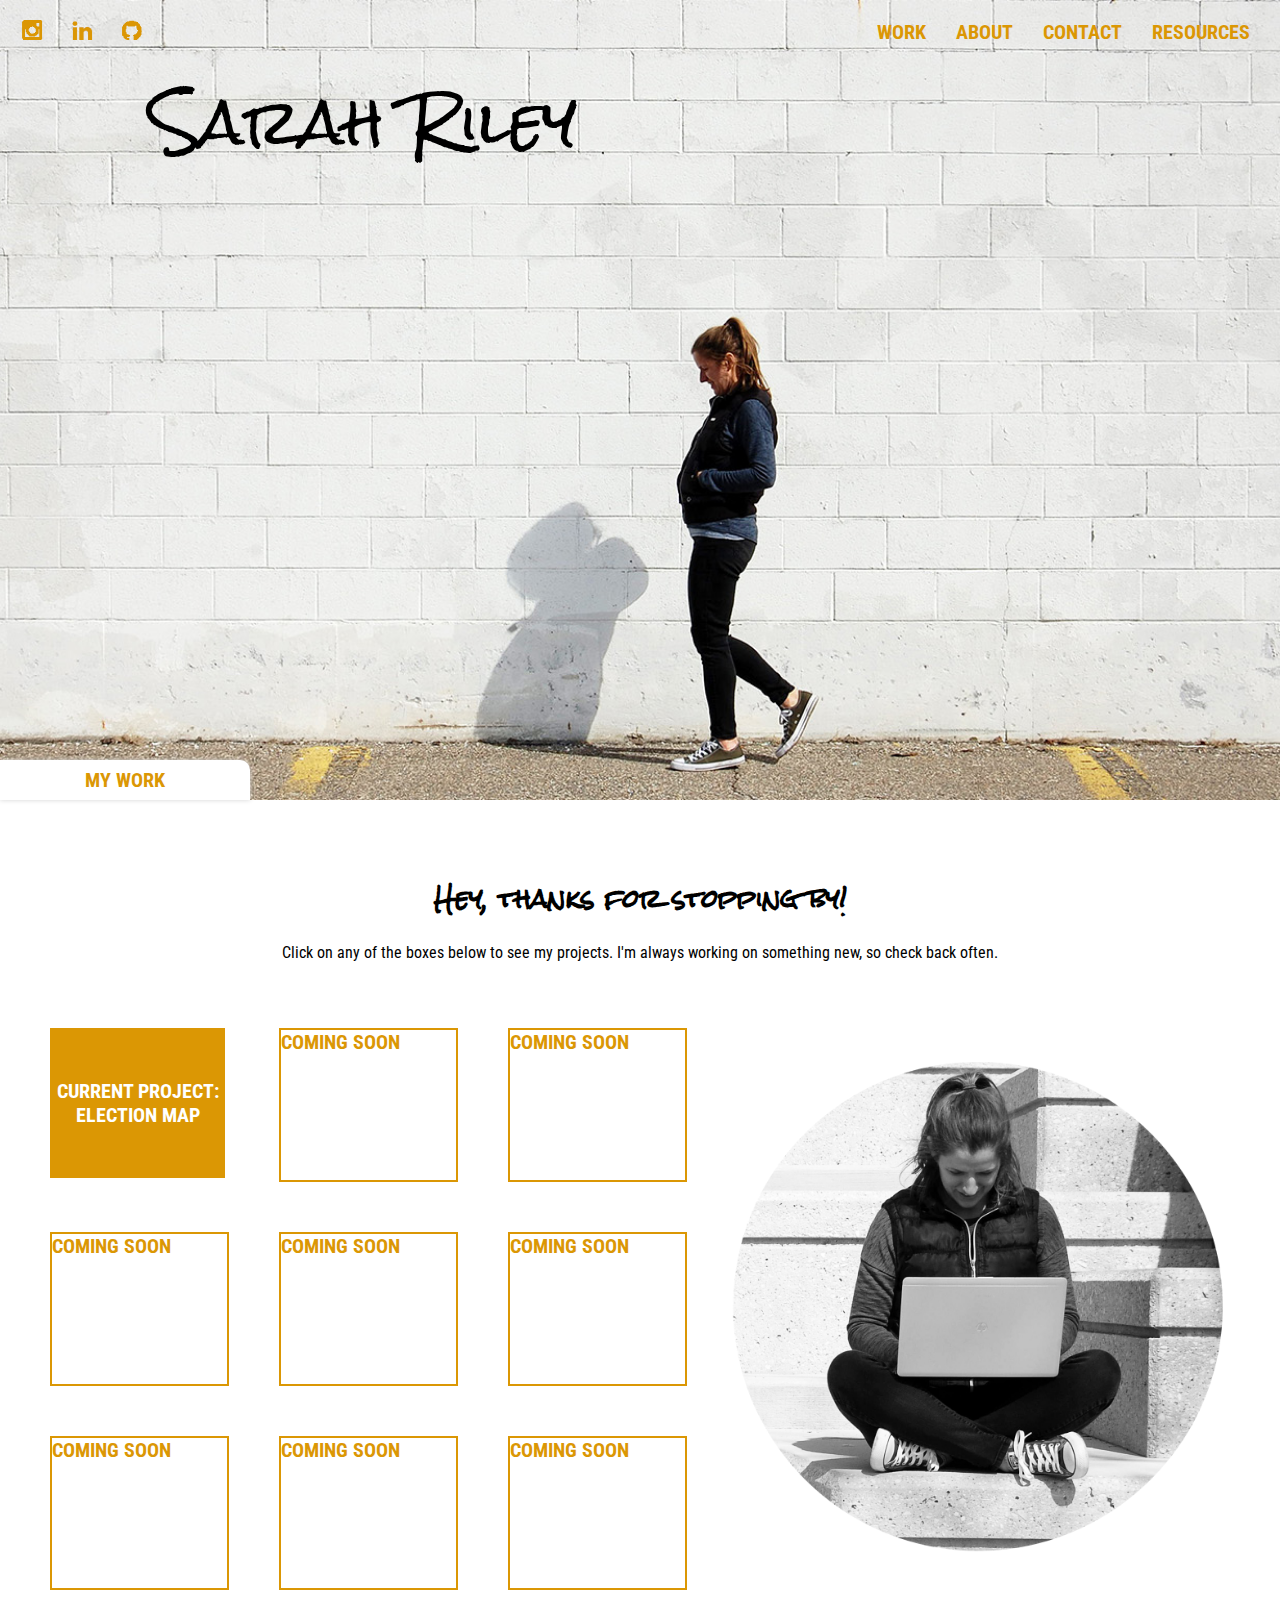
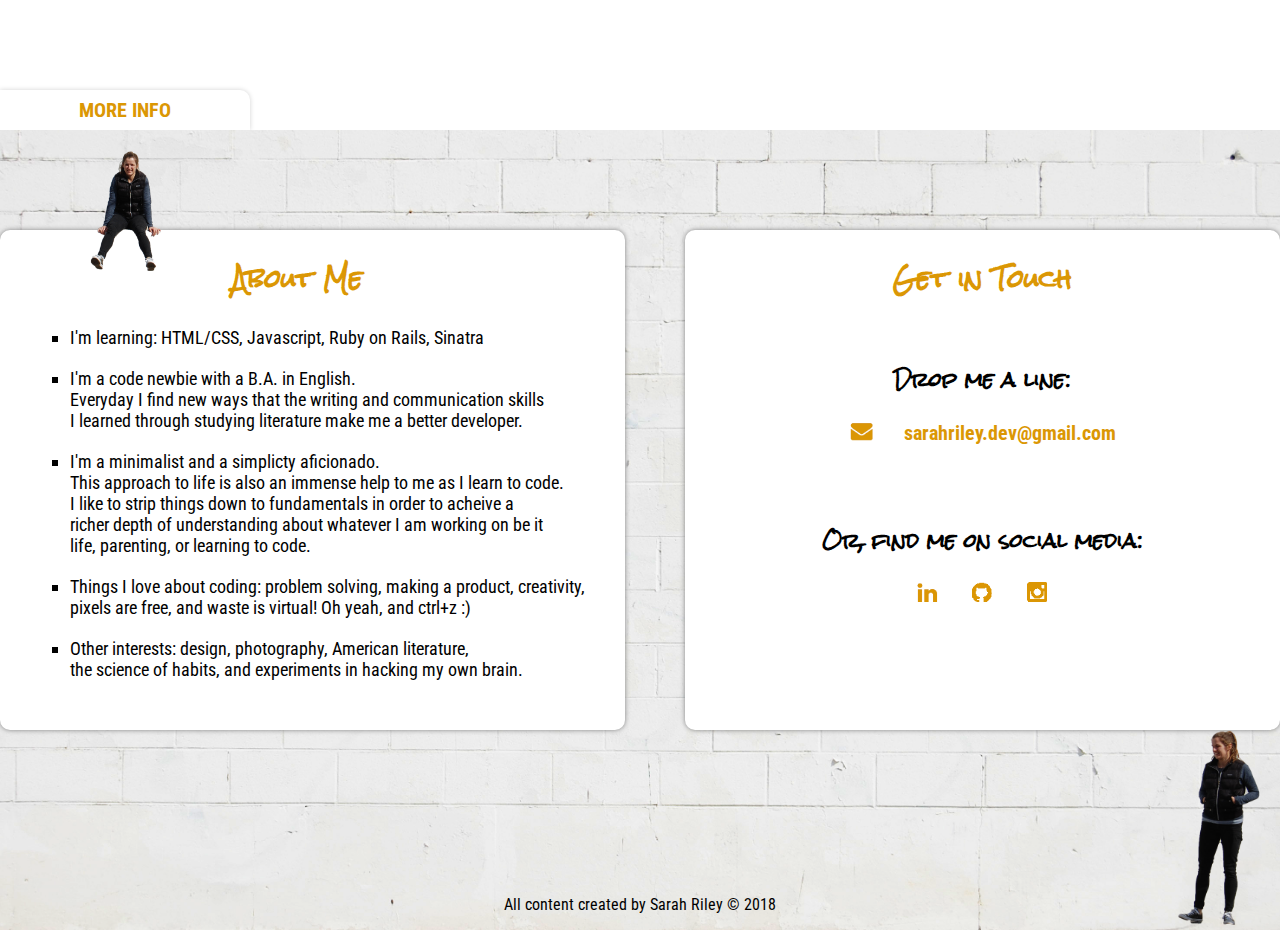
==== index.html @ c546780d "First Commit" ====
<!doctype html>
<html lang="en">

<head>
    <meta charset="UTF-8">
    <meta name="viewport" content="width=device-width, initial-scale=1.0">
    <meta http-equiv="X-UA-Compatible" content="ie=edge">
    <link rel="stylesheet" href="style.css">
    <link href="https://fonts.googleapis.com/css?family=Rock+Salt" rel="stylesheet">
    <link href="https://fonts.googleapis.com/css?family=Roboto+Condensed" rel="stylesheet">
    <title>Sarah Riley</title>
    <script>
        window.onscroll = function () { scrollFunction() };

        function scrollFunction() {
            if (document.body.scrollTop > 20 || document.documentElement.scrollTop > 20) {
                document.getElementById("myBtn").style.display = "block";
            } else {
                document.getElementById("myBtn").style.display = "none";
            }
        }
        function topFunction() {
            document.body.scrollTop = 0;
            document.documentElement.scrollTop = 0;
        }
    </script>
</head>

<body>
    <div class="top">
        <header>
            <nav>
                <div class="social-header">
                    <li>
                        <a href="https://www.instagram.com/moodylikethesea" target="_blank">
                            <img src="img/instagram.png" alt="instagram" />
                        </a>
                    </li>
                    <li>
                        <a href="https://www.linkedin.com/in/sarah-riley-639494161/" target="_blank">
                            <img src="img/linkedin.png" alt="linkedin" />
                        </a>
                    </li>
                    <li>
                        <a href="https://github.com/sarahrileydev" target="_blank">
                            <img src="img/github.png" alt="github" />
                        </a>
                    </li>
                </div>
                <div class="links-header">
                    <li>
                        <a href="#work">Work</a>
                    </li>
                    <li>
                        <a href="#bottom">About</a>
                    </li>
                    <li>
                        <a href="#bottom">Contact</a>
                    </li>
                    <li>
                        <a href="resources/index.html">Resources</a>
                    </li>
                </div>
            </nav>
            <div class="full-width">
                <div class="name">Sarah Riley</div>
                <div class="logo"></div>
            </div>
        </header>
        <div class="main-empty"></div>
        <div class="first-tab-parent">
            <div class="first-tab">
                <a href="#work">My Work</a>
            </div>
        </div>
    </div>

    <div class="middle" id="work">
        <div class="middle-header">
            <h2>Hey, thanks for stopping by!</h3>
                <p>Click on any of the boxes below to see my projects. I'm always working on something new, so check back often.</p>
        </div>
        <div class="middle-content">
            <div class="project-tiles">
                <div class="project-1">
                    <a href="nothing" target="_blank">
                        <div id="project-1-link"> <p>Current Project: Election Map</p></div>
                    </a>
                </div>
                <div class="project-2">
                    <a href="nothing" target="_blank">
                        <div id="project-2-link"> Coming Soon</div>
                    </a>
                </div>
                <div class="project-3">
                    <a href="nothing" target="_blank">
                        <div id="project-3-link">Coming Soon</div>
                    </a>
                </div>
                <div class="project-4">
                    <a href="nothing" target="_blank">
                        <div id="project-4-link">Coming Soon</div>
                    </a>
                </div>
                <div class="project-5">
                    <a href="nothing" target="_blank">
                        <div id="project-5-link">Coming Soon</div>
                    </a>
                </div>
                <div class="project-6">
                    <a href="nothing" target="_blank">
                        <div id="project-6-link">Coming Soon</div>
                    </a>
                </div>
                <div class="project-7">
                    <a href="nothing" target="_blank">
                        <div id="project-7-link">Coming Soon</div>
                    </a>
                </div>
                <div class="project-8">
                    <a href="nothing" target="_blank">
                        <div id="project-8-link">Coming Soon</div>
                    </a>
                </div>
                <div class="project-9">
                    <a href="nothing" target="_blank">
                        <div id="project-9-link">Coming Soon</div>
                    </a>
                </div>
            </div>
            <div class="round-image">
                <img id="circle-pic" src="img/circle-pic.png" alt="sarah working on laptop" />
            </div>
        </div>
        <div class="second-tab-parent">
            <div class="second-tab">
                <a href="#about">More Info</a>
            </div>
        </div>
    </div>

    <div class="bottom" id="bottom">

        <div class="bottom-content">
            <div class="about">
                <h2>About Me</h2>
                <ul>
                    <li>I'm learning: HTML/CSS, Javascript, Ruby on Rails, Sinatra</li>
                    <li>I'm a code newbie with a B.A. in English.
                        <br> Everyday I find new ways that the writing and communication skills
                        <br> I learned through studying literature make me a better developer.</li>
                    <li>I'm a minimalist and a simplicty aficionado.
                        <br> This approach to life is also an immense help to me as I learn to code.
                        <br> I like to strip things down to fundamentals in order to acheive a
                        <br>richer depth of understanding about whatever I am working on be it
                        <br> life, parenting, or learning to code.</li>
                    <li>Things I love about coding: problem solving, making a product, creativity,
                        <br>pixels are free, and waste is virtual! Oh yeah, and ctrl+z :)
                    </li>
                    <li>Other interests: design, photography, American literature,
                        <br> the science of habits, and experiments in hacking my own brain.
                    </li>
                </ul>
                <img id="sitting-about" src="img/about-sitting.png" alt="sarah sitting" />
            </div>
            <div class="contact">
                <h2>Get in Touch</h2>
                <h3>Drop me a line:</h3>
                <div class="email">
                    <a href="mailto:sarahriley.dev@gmail.com" target="_blank">
                        <img id="envelope" src="img/envelope.png" alt="envelope" />
                    </a>
                    <a href="mailto:sarahriley.dev@gmail.com">sarahriley.dev@gmail.com</a>
                </div>
                <h3>Or, find me on social media:</h3>
                <ul>
                    <li>
                        <a href="https://www.linkedin.com/in/sarah-riley-639494161/" target="_blank">
                            <img src="img/linkedin.png" alt="linkedin" />
                        </a>
                    </li>
                    <li>
                        <a href="https://github.com/sarahrileydev" target="_blank">
                            <img src="img/github.png" alt="github" />
                        </a>
                    </li>
                    <li>
                        <a href="https://www.instagram.com/moodylikethesea" target="_blank">
                            <img src="img/instagram.png" alt="instagram" />
                        </a>
                    </li>
                </ul>
            </div>
        </div>
        <img id="footer-pic" src="img/footer-pic.png" alt="sarah standing" />
        <footer>
            <p>All content created by Sarah Riley &copy 2018</p>
        </footer>
    </div>

    </div>
    <button onclick="topFunction()" id="myBtn" title="Go to top">Top</button>
</body>

</html>
---- style.css ----
/***** TOP *****/

body {
 margin: auto;
}

nav {
  display: flex;
  margin: auto;
  justify-content: space-between;
  height: 50px;
}

.links-header {
  display: flex;
  justify-content: flex-end;
  list-style-type: none;
}

.links-header li {
  padding: 20px 30px 1px 0px;
}

.social-header {
  display: flex;
  justify-content: flex-start;
  list-style-type: none;
}
.social-header li {
  padding: 20px 5px 10px 20px;
}
.social-header img {
  height: 20px;
}

.social-header img:hover {
 opacity: .5;
 transition: opacity .4s;
}

a {
  text-decoration: none;
  color: #db9704;
  font-family: 'Roboto Condensed', sans-serif;
  text-transform: uppercase;
  font-size: 20px;
  font-weight: bold;
}
a:hover {
    opacity: .5;
    transition: opacity .4s;
}

header {
  height: 250px;
}

.top {
  height: 800px;
  background: url('img/top-background.png');
  background-size: cover;
  background-position: bottom right;
}

.name {
  font-family: 'Rock Salt', cursive;
  font-size: 60px;
  margin-left: 150px;
}

.first-tab {
  color: #db9704;
  font-family: 'Roboto Condensed', sans-serif;
  text-transform: uppercase;
  font-size: 20px;
  font-weight: bold;
  background-color: #fff;
  height: 40px;
  width: 250px;
  display: flex;
  justify-content: center;
  align-items: center;
  border-top-right-radius: 10px;
  box-shadow: 0px 0px 5px 0px lightgrey;
}

.main-empty {
  height: 510px;

}


/***** MIDDLE *****/

.project-tiles {
  display: grid;
  margin: 50px 20px 100px 0px;
  z-index: 100;
  grid-gap: 50px 50px;
  grid-template-columns: auto auto auto;
  grid-template-rows: auto auto auto;
}

.middle-header {
  display: flex;
  align-items: center;
  flex-direction: column;
}

.middle-content {
  display: flex;
  justify-content: center;
  align-items: center;
}

.round-image {
  /* position: absolute;
  top: 150px;
  right: 100px; */
  margin: 50px 0px 100px 20px;
  /* border: solid 2px #000; */
}

#circle-pic {
  height: 500px;
}

.project-tiles>div>a>div {
  width: 175px;
  height: 150px;
  border: solid 2px #db9704;
}

.middle-header h2 {
  font-family: 'Rock Salt', cursive;
  margin: 0px;
  margin-top: 70px;
}

p {
  font-family: 'Roboto Condensed', sans-serif;
}

.second-tab {
  color: #db9704;
  font-family: 'Roboto Condensed', sans-serif;
  text-transform: uppercase;
  font-size: 20px;
  font-weight: bold;
  background-color: #fff;
  height: 40px;
  width: 250px;
  display: flex;
  justify-content: center;
  align-items: center;
  border-top-right-radius: 10px;
  box-shadow: 0px 0px 5px 0px lightgrey;
}



/***** BOTTOM *****/

.bottom {
  height: 800px;
  background: url('img/brick-wall.png');
  background-size: cover;
  background-position: bottom right;
  position: relative;
}

.bottom-content {
  display: flex;
  justify-content: center;
  align-items: flex-start;
}

.about {
  background-color: #fff;
  border-radius: 10px;
  box-shadow: 0px 0px 5px 0px grey;
  min-height: 500px;
  margin: 100px 30px 0px 0px;
  padding: 0px 30px 0px 0px;
  position: relative;
  width: 600px;
}

.about h2 {
  color: #db9704;
  font-family: 'Rock Salt', cursive;
  text-align: center;
}

.about li{
   font-family: 'Roboto Condensed', sans-serif;
   font-size: 18px;
   list-style-type: square;
    margin: 0 0 20px 30px;
    

  }

  .contact {
    background-color: #fff;
    border-radius: 10px;
    box-shadow: 0px 0px 5px 0px grey;
    min-height: 500px;
    margin: 100px 0px 0px 30px;
    width: 600px;
  }

  .contact a{
    display: flex;
    text-transform: lowercase;
    justify-content: center;
  }

  .contact h2 {
    color: #db9704;
    font-family: 'Rock Salt', cursive;
    text-align: center;
  }

  .contact h3 {
    font-family: 'Rock Salt', cursive;
    text-align: center;
    padding-top: 30px;
  }
  .contact ul {
    display: flex;
    justify-content: center;
    list-style: none;
    padding: 0px;
  }

  .contact ul li {
    padding: 0px 15px;
}

.contact img{
  height: 20px;
}

.contact img:hover {
    opacity: .5;
    transition: opacity .4s;
}
.email {
  display: flex;
  justify-content: center;
}

.email a {
  padding: 0px 15px 25px 15px;
}
#footer-pic {
  max-height: 200px; 
  position: absolute;
  right: 15px;
}

#sitting-about {
  max-height: 120px;
  position: absolute;
  left: 90px;
  top: -79px;
}
footer {
    display: flex;
    justify-content: center;
    position: absolute;
    bottom: 0;
    left: 0;
    right: 0;
}

#myBtn {
    display: none; 
    position: fixed; 
    bottom: 20px;
    right: 30px; 
    z-index: 99; 
    border: none; 
    outline: none; 
    background-color: #db9704; 
    color: white; 
    cursor: pointer; 
    padding: 15px; 
    border-radius: 10px; 
    font-size: 18px; 
}

#myBtn:hover {
    opacity: .5;
    transition: opacity .4s; 
}

#project-1-link {
    background-color: #db9704;
    color: white;
    border: none;
    text-align: center;
}

#project-1-link:hover {
    background-image: url('img/election-map.png');
    background-size: cover;
    background-repeat: no-repeat;
    transition: opacity .9s;
}

.project-1 a div {
    display: flex;
    justify-content: center;
    align-items: center;
}
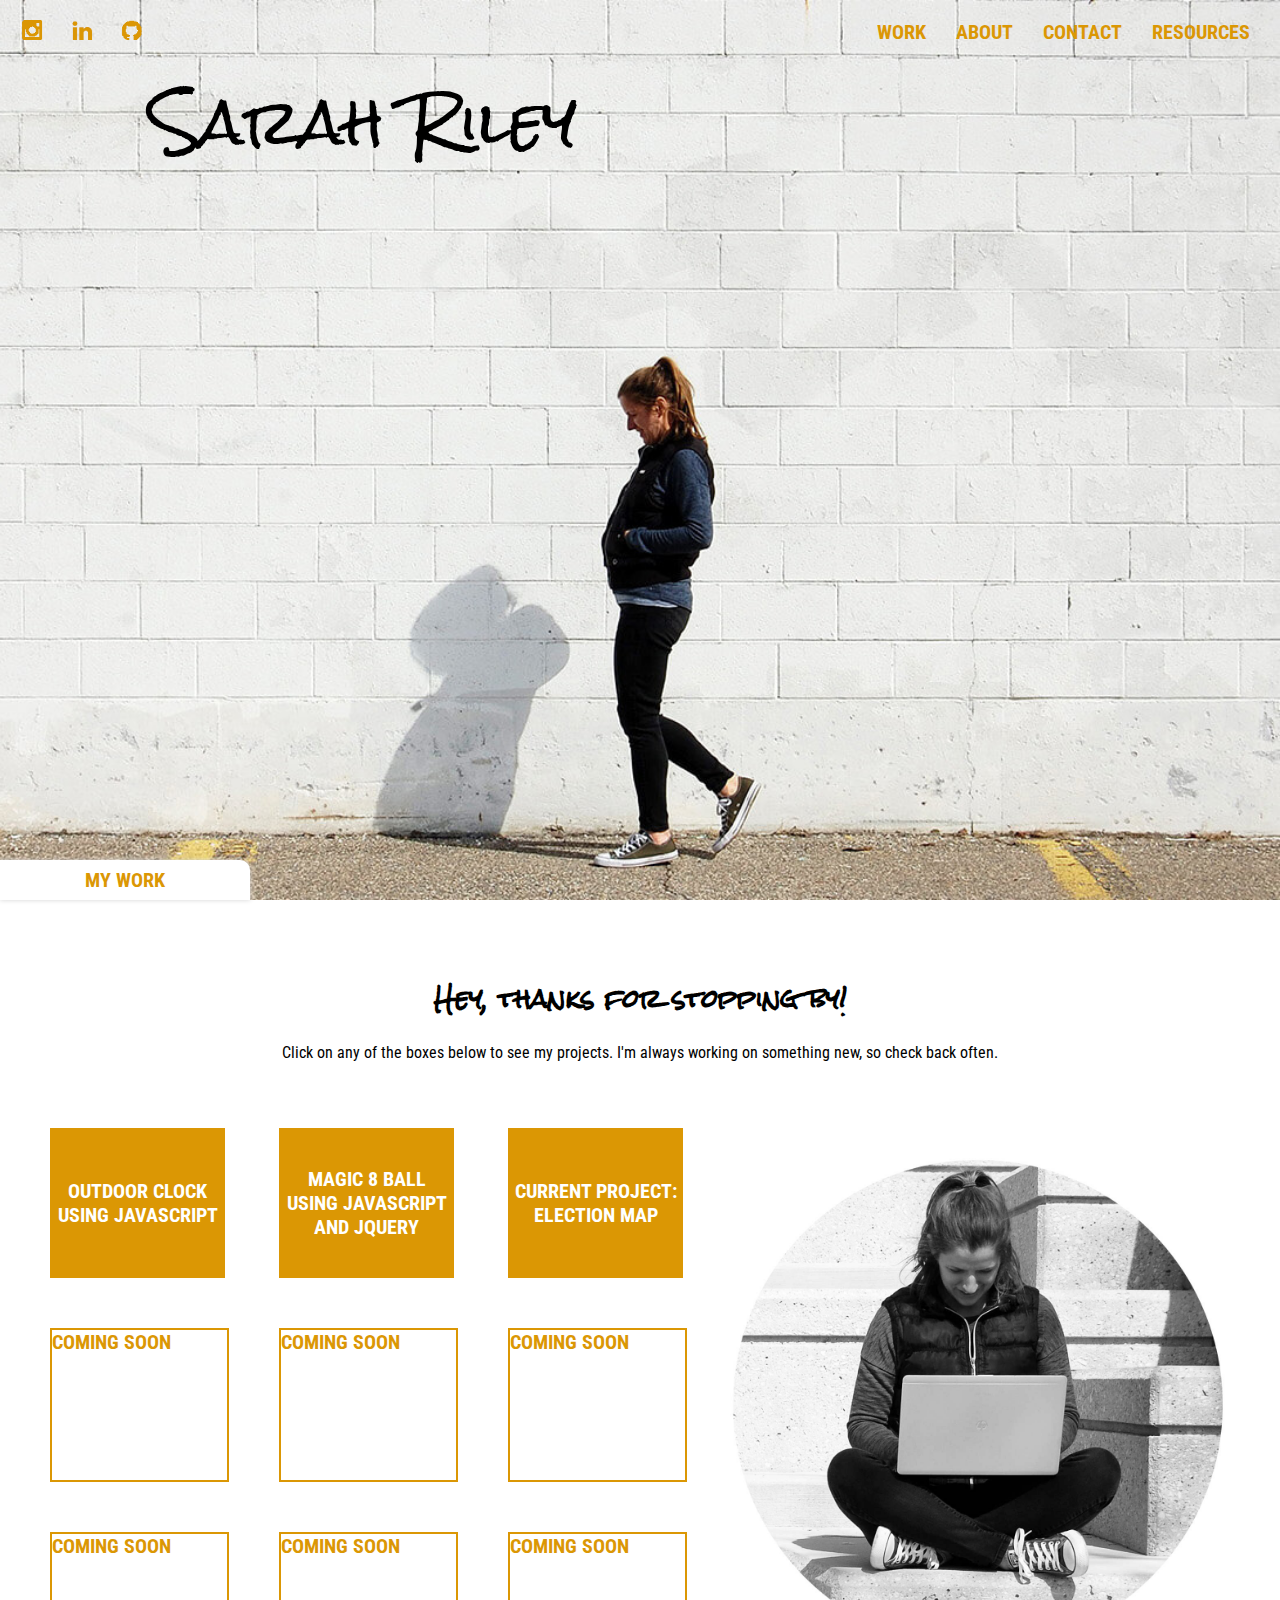
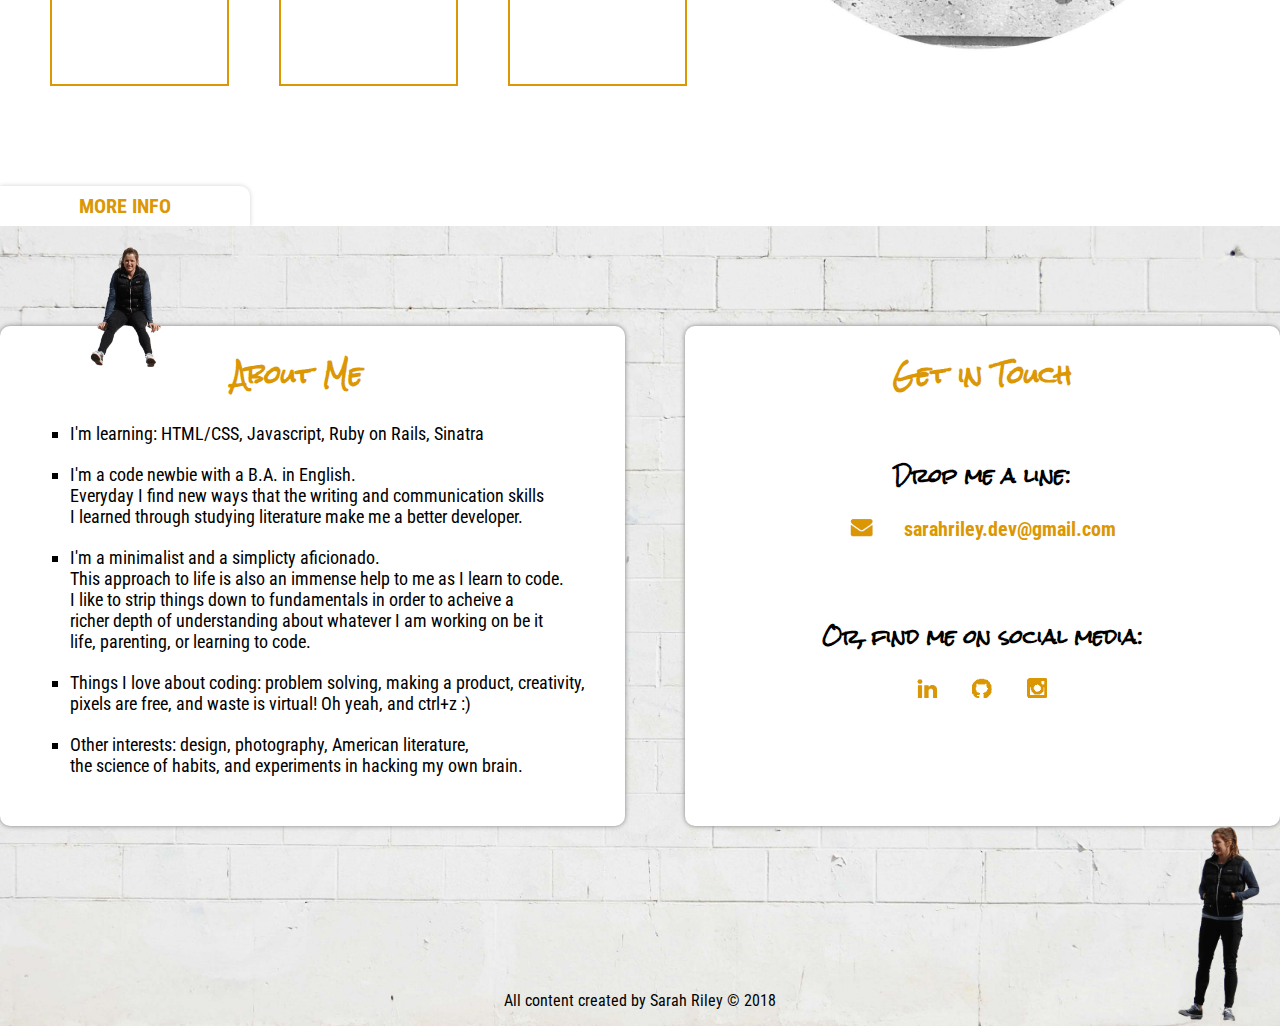
==== commit e993c3ab: "added clock and magic8ball projects" ====
--- a/index.html
+++ b/index.html
@@ -5,25 +5,12 @@
     <meta charset="UTF-8">
     <meta name="viewport" content="width=device-width, initial-scale=1.0">
     <meta http-equiv="X-UA-Compatible" content="ie=edge">
+    <script src="https://code.jquery.com/jquery-3.2.1.js"></script>
     <link rel="stylesheet" href="style.css">
     <link href="https://fonts.googleapis.com/css?family=Rock+Salt" rel="stylesheet">
     <link href="https://fonts.googleapis.com/css?family=Roboto+Condensed" rel="stylesheet">
     <title>Sarah Riley</title>
-    <script>
-        window.onscroll = function () { scrollFunction() };
-
-        function scrollFunction() {
-            if (document.body.scrollTop > 20 || document.documentElement.scrollTop > 20) {
-                document.getElementById("myBtn").style.display = "block";
-            } else {
-                document.getElementById("myBtn").style.display = "none";
-            }
-        }
-        function topFunction() {
-            document.body.scrollTop = 0;
-            document.documentElement.scrollTop = 0;
-        }
-    </script>
+    <script src="script.js"></script>
 </head>
 
 <body>
@@ -67,11 +54,8 @@
                 <div class="logo"></div>
             </div>
         </header>
-        <div class="main-empty"></div>
-        <div class="first-tab-parent">
-            <div class="first-tab">
-                <a href="#work">My Work</a>
-            </div>
+        <div class="first-tab">
+            <a href="#work">My Work</a>
         </div>
     </div>
 
@@ -83,18 +67,22 @@
         <div class="middle-content">
             <div class="project-tiles">
                 <div class="project-1">
-                    <a href="nothing" target="_blank">
-                        <div id="project-1-link"> <p>Current Project: Election Map</p></div>
+                    <a href="http://sarahrileyclock.s3-website.us-east-2.amazonaws.com" target="_blank">
+                        <div id="project-1-link">
+                             <p>Outdoor Clock 
+                                <br> using Javascript</p>
+                        </div>
                     </a>
                 </div>
                 <div class="project-2">
-                    <a href="nothing" target="_blank">
-                        <div id="project-2-link"> Coming Soon</div>
+                    <a href="http://sarahrileymagic8ball.s3-website.us-east-2.amazonaws.com" target="_blank">
+                        <div id="project-2-link">Magic 8 Ball <br>using Javascript <br>and Jquery</div>
                     </a>
                 </div>
                 <div class="project-3">
                     <a href="nothing" target="_blank">
-                        <div id="project-3-link">Coming Soon</div>
+                        <div id="project-3-link"><p>Current Project: Election Map
+                           </p></div>
                     </a>
                 </div>
                 <div class="project-4">
@@ -129,7 +117,7 @@
                 </div>
             </div>
             <div class="round-image">
-                <img id="circle-pic" src="img/circle-pic.png" alt="sarah working on laptop" />
+                <img id="circle-pic" src="img/circle-pic.jpg" alt="sarah working on laptop" />
             </div>
         </div>
         <div class="second-tab-parent">
@@ -197,8 +185,6 @@
             <p>All content created by Sarah Riley &copy 2018</p>
         </footer>
     </div>
-
-    </div>
     <button onclick="topFunction()" id="myBtn" title="Go to top">Top</button>
 </body>
 
--- a/style.css
+++ b/style.css
@@ -57,9 +57,10 @@
 
 .top {
   height: 800px;
-  background: url('img/top-background.png');
+  background: url('img/top-background.jpg');
   background-size: cover;
   background-position: bottom right;
+  position: relative;
 }
 
 .name {
@@ -82,13 +83,9 @@
   align-items: center;
   border-top-right-radius: 10px;
   box-shadow: 0px 0px 5px 0px lightgrey;
-}
-
-.main-empty {
-  height: 510px;
-
-}
-
+  position: absolute;
+  bottom: 0px;
+}
 
 /***** MIDDLE *****/
 
@@ -139,6 +136,66 @@
 
 p {
   font-family: 'Roboto Condensed', sans-serif;
+}
+
+#project-1-link {
+    background-color: #db9704;
+    color: white;
+    border: none;
+    text-align: center;
+}
+
+#project-1-link:hover {
+    background-image: url('img/clock-tile-pic.jpg');
+    background-size: cover;
+    background-repeat: no-repeat;
+    font: 0/0 a;
+}
+
+.project-1 a div {
+    display: flex;
+    justify-content: center;
+    align-items: center;
+}
+
+#project-2-link {
+    background-color: #db9704;
+    color: white;
+    border: none;
+    text-align: center;
+}
+
+#project-2-link:hover {
+    background-image: url('img/magic-8-ball-tile-pic.jpg');
+    background-size: cover;
+    background-repeat: no-repeat;
+    font: 0/0 a;
+}
+
+.project-2 a div {
+    display: flex;
+    justify-content: center;
+    align-items: center;
+}
+
+#project-3-link {
+    background-color: #db9704;
+    color: white;
+    border: none;
+    text-align: center;
+}
+
+#project-3-link:hover {
+    background-image: url('img/election-map.jpg');
+    background-size: cover;
+    background-repeat: no-repeat;
+    font: 0/0 a;
+}
+
+.project-3 a div {
+    display: flex;
+    justify-content: center;
+    align-items: center;
 }
 
 .second-tab {
@@ -158,12 +215,11 @@
 }
 
 
-
 /***** BOTTOM *****/
 
 .bottom {
   height: 800px;
-  background: url('img/brick-wall.png');
+  background: url('img/brick-wall.jpg');
   background-size: cover;
   background-position: bottom right;
   position: relative;
@@ -197,8 +253,6 @@
    font-size: 18px;
    list-style-type: square;
     margin: 0 0 20px 30px;
-    
-
   }
 
   .contact {
@@ -296,22 +350,3 @@
     transition: opacity .4s; 
 }
 
-#project-1-link {
-    background-color: #db9704;
-    color: white;
-    border: none;
-    text-align: center;
-}
-
-#project-1-link:hover {
-    background-image: url('img/election-map.png');
-    background-size: cover;
-    background-repeat: no-repeat;
-    transition: opacity .9s;
-}
-
-.project-1 a div {
-    display: flex;
-    justify-content: center;
-    align-items: center;
-}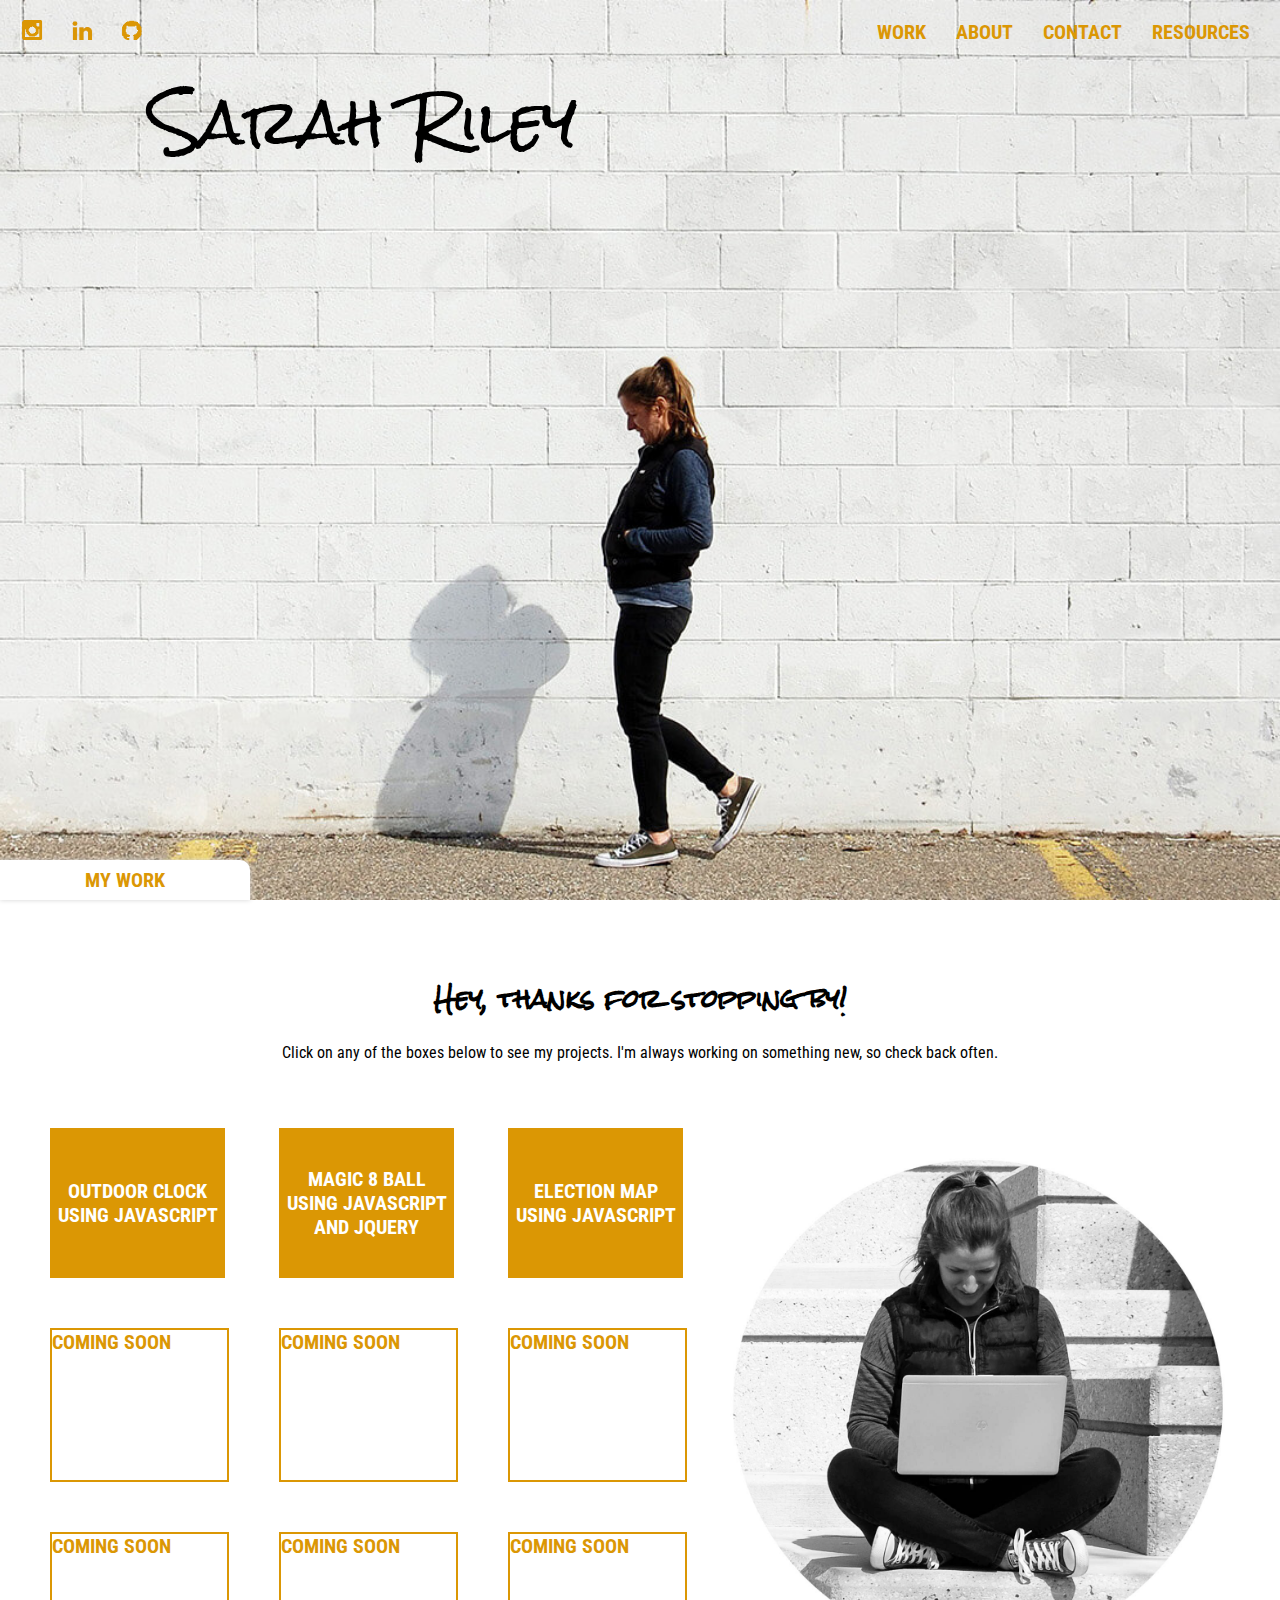
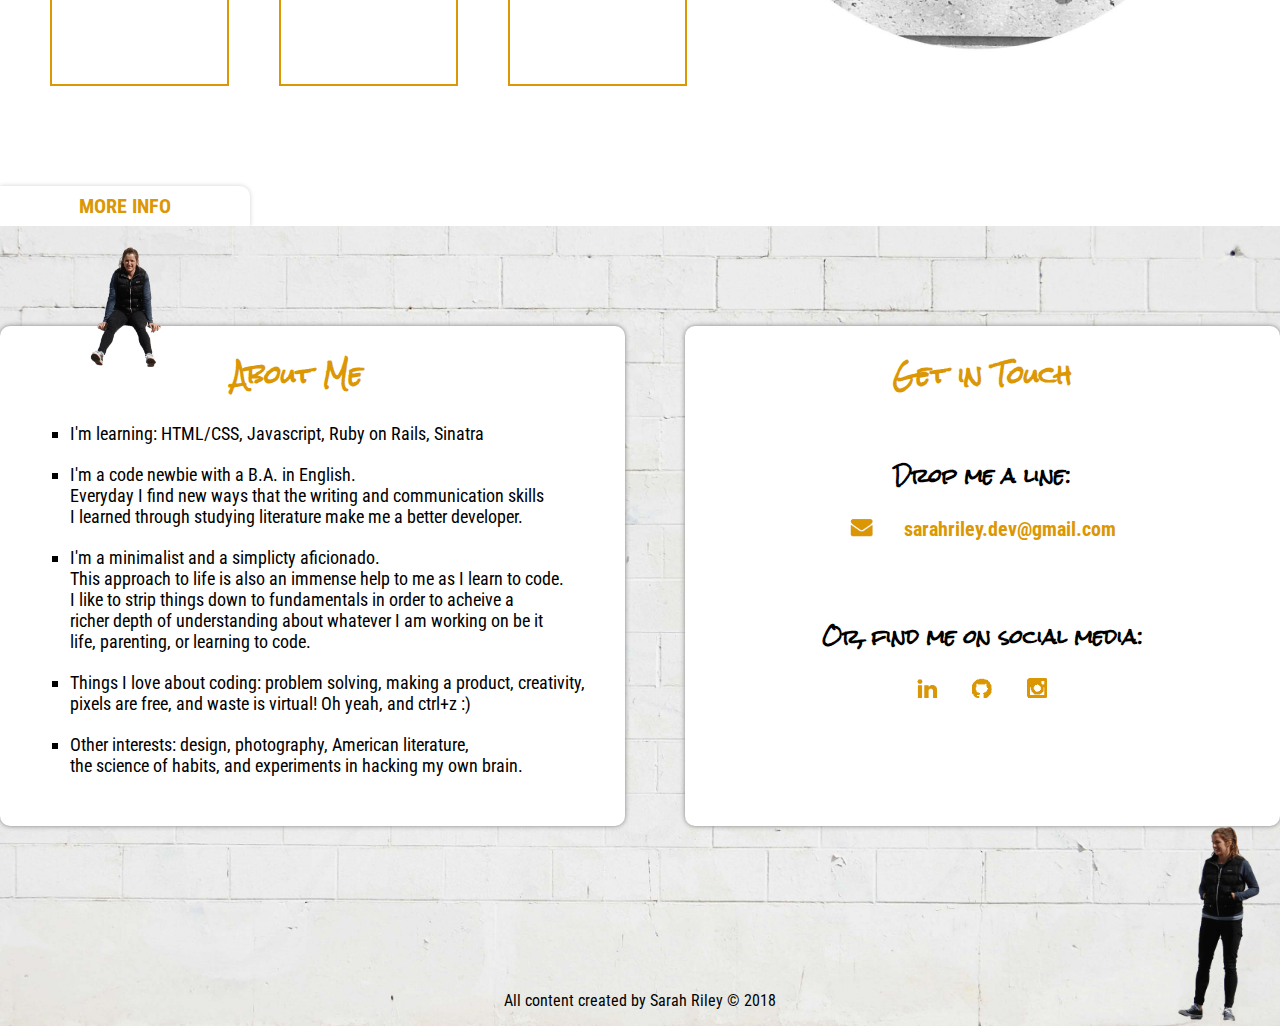
==== commit f199dcbe: "added completed election map project" ====
--- a/index.html
+++ b/index.html
@@ -80,8 +80,8 @@
                     </a>
                 </div>
                 <div class="project-3">
-                    <a href="nothing" target="_blank">
-                        <div id="project-3-link"><p>Current Project: Election Map
+                    <a href="http://sarahrileyelectionmap.s3-website.us-east-2.amazonaws.com" target="_blank">
+                        <div id="project-3-link"><p>Election Map<br>using Javascript
                            </p></div>
                     </a>
                 </div>
@@ -122,7 +122,7 @@
         </div>
         <div class="second-tab-parent">
             <div class="second-tab">
-                <a href="#about">More Info</a>
+                <a href="#bottom">More Info</a>
             </div>
         </div>
     </div>
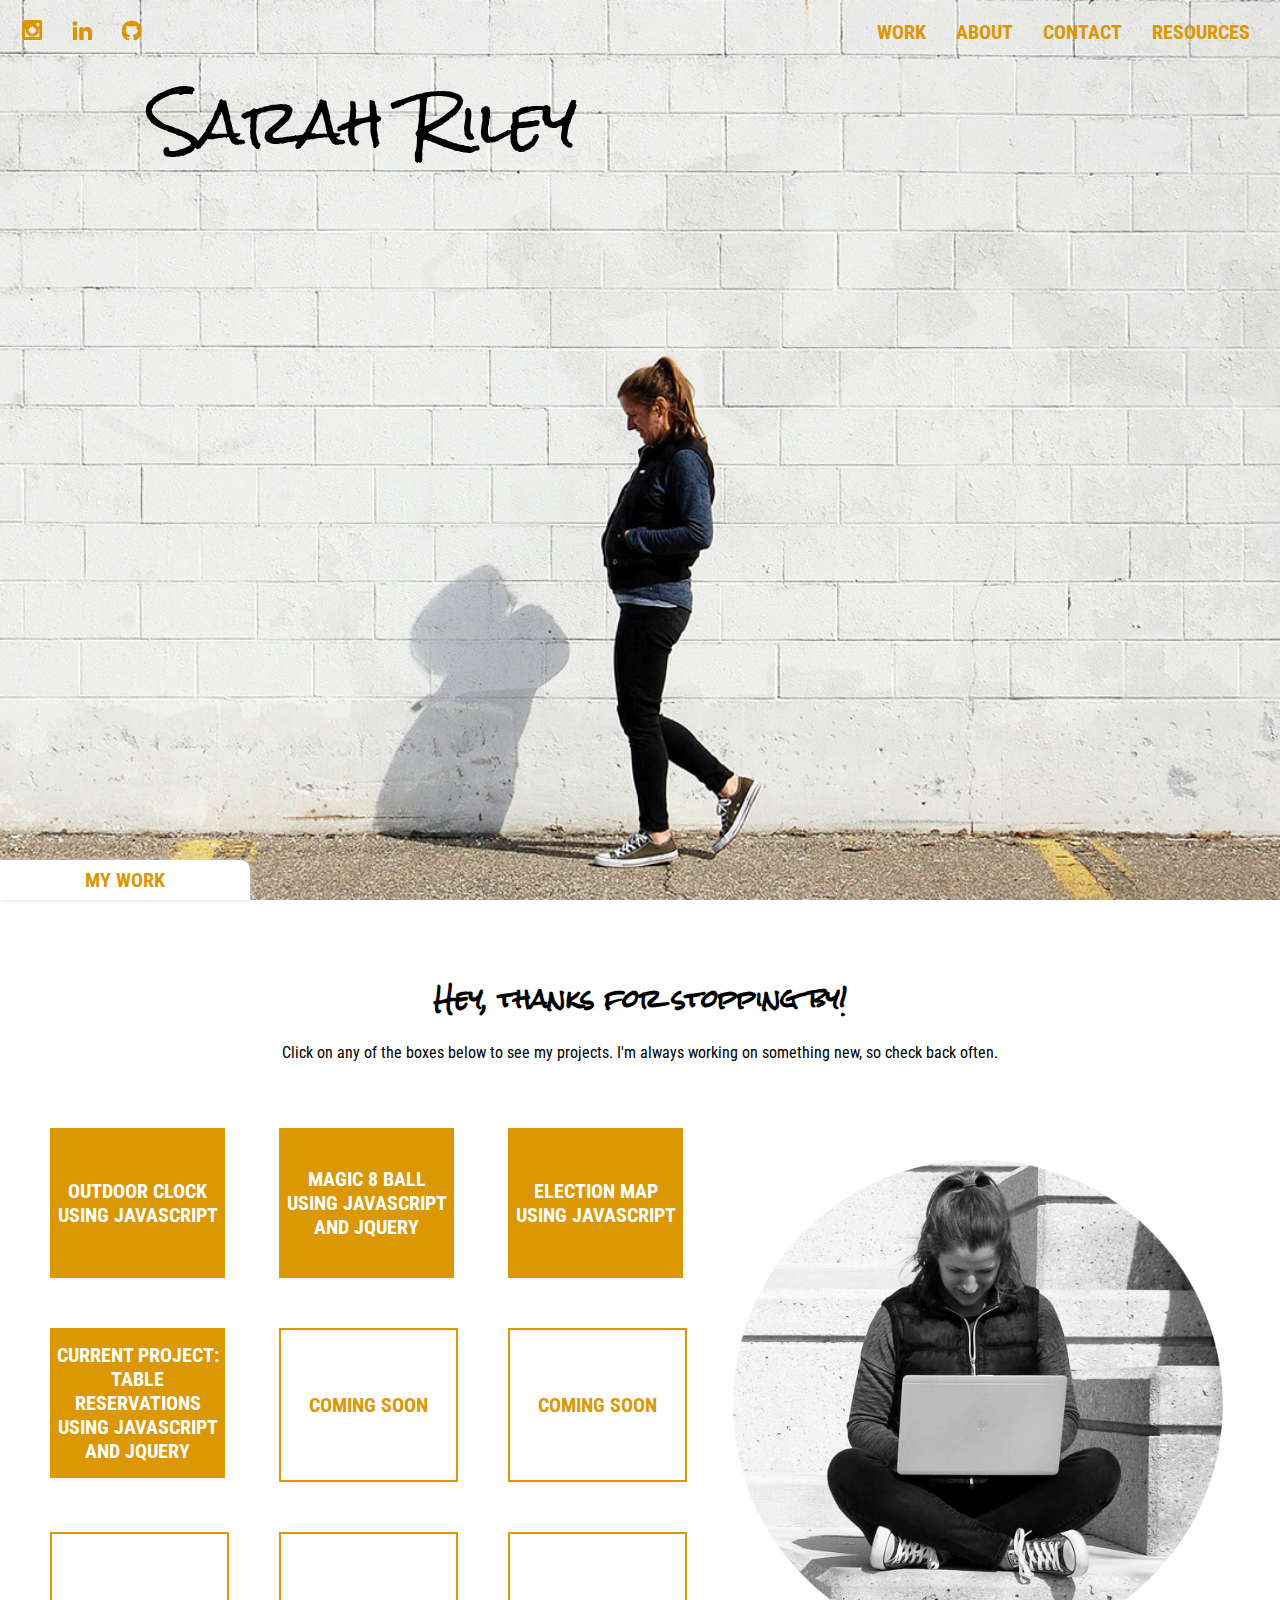
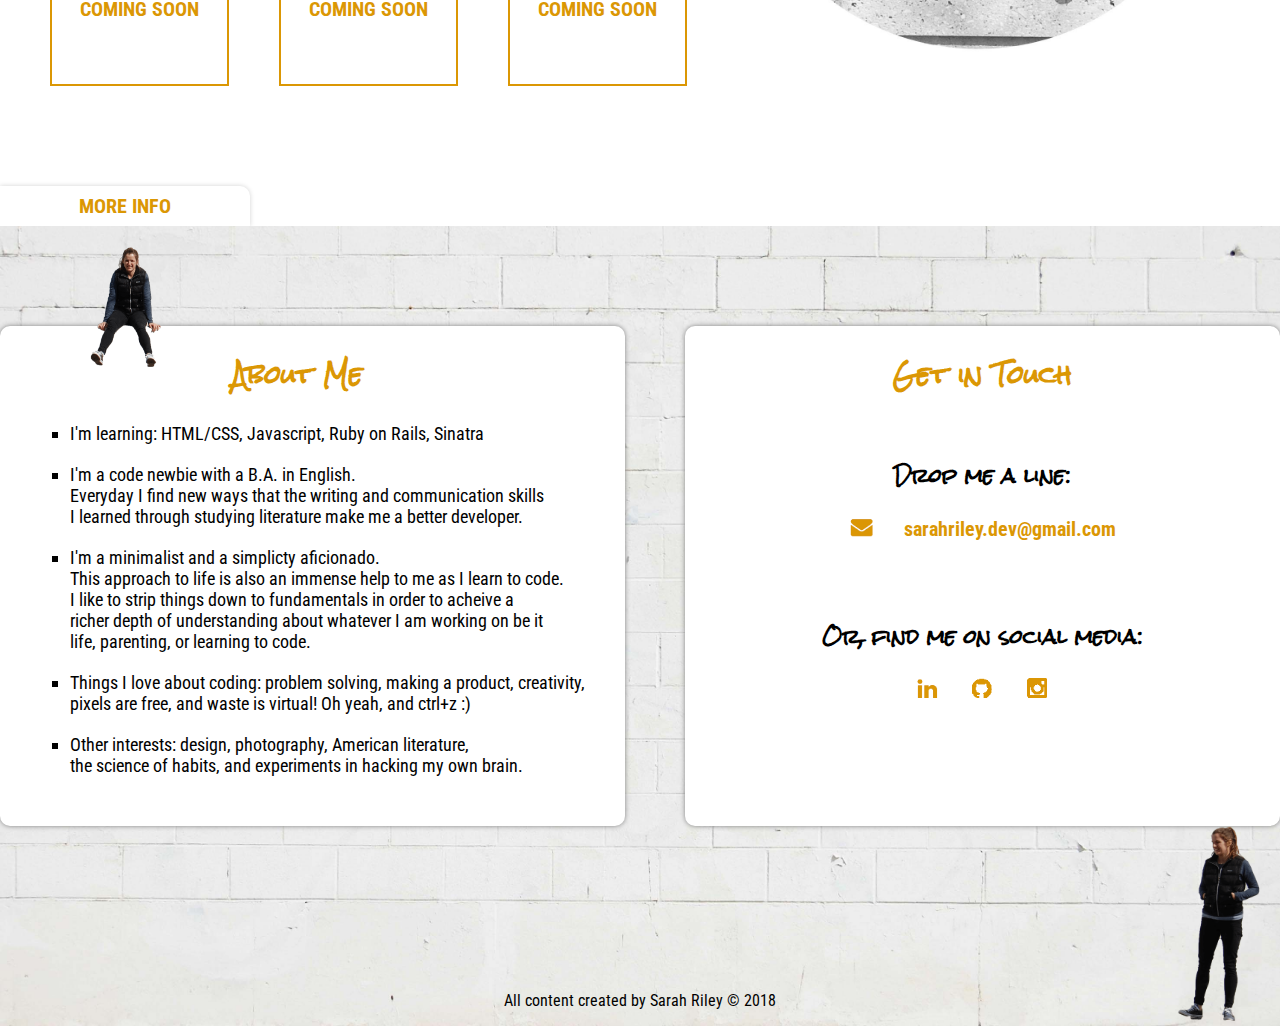
==== commit 3b95ac5d: "simplified code for grid and added 4th project preview" ====
--- a/index.html
+++ b/index.html
@@ -87,7 +87,7 @@
                 </div>
                 <div class="project-4">
                     <a href="nothing" target="_blank">
-                        <div id="project-4-link">Coming Soon</div>
+                        <div id="project-4-link">Current Project: <br>Table <br>Reservations<br> using Javascript<br>and Jquery</div>
                     </a>
                 </div>
                 <div class="project-5">
--- a/style.css
+++ b/style.css
@@ -138,6 +138,12 @@
   font-family: 'Roboto Condensed', sans-serif;
 }
 
+a div {
+    display: flex;
+    justify-content: center;
+    align-items: center;
+}
+
 #project-1-link {
     background-color: #db9704;
     color: white;
@@ -152,12 +158,6 @@
     font: 0/0 a;
 }
 
-.project-1 a div {
-    display: flex;
-    justify-content: center;
-    align-items: center;
-}
-
 #project-2-link {
     background-color: #db9704;
     color: white;
@@ -172,12 +172,6 @@
     font: 0/0 a;
 }
 
-.project-2 a div {
-    display: flex;
-    justify-content: center;
-    align-items: center;
-}
-
 #project-3-link {
     background-color: #db9704;
     color: white;
@@ -192,10 +186,18 @@
     font: 0/0 a;
 }
 
-.project-3 a div {
-    display: flex;
-    justify-content: center;
-    align-items: center;
+#project-4-link {
+    background-color: #db9704;
+    color: white;
+    border: none;
+    text-align: center;
+}
+
+#project-4-link:hover {
+    background-image: url('img/table-picker-app.jpg');
+    background-size: cover;
+    background-repeat: no-repeat;
+    font: 0/0 a;
 }
 
 .second-tab {
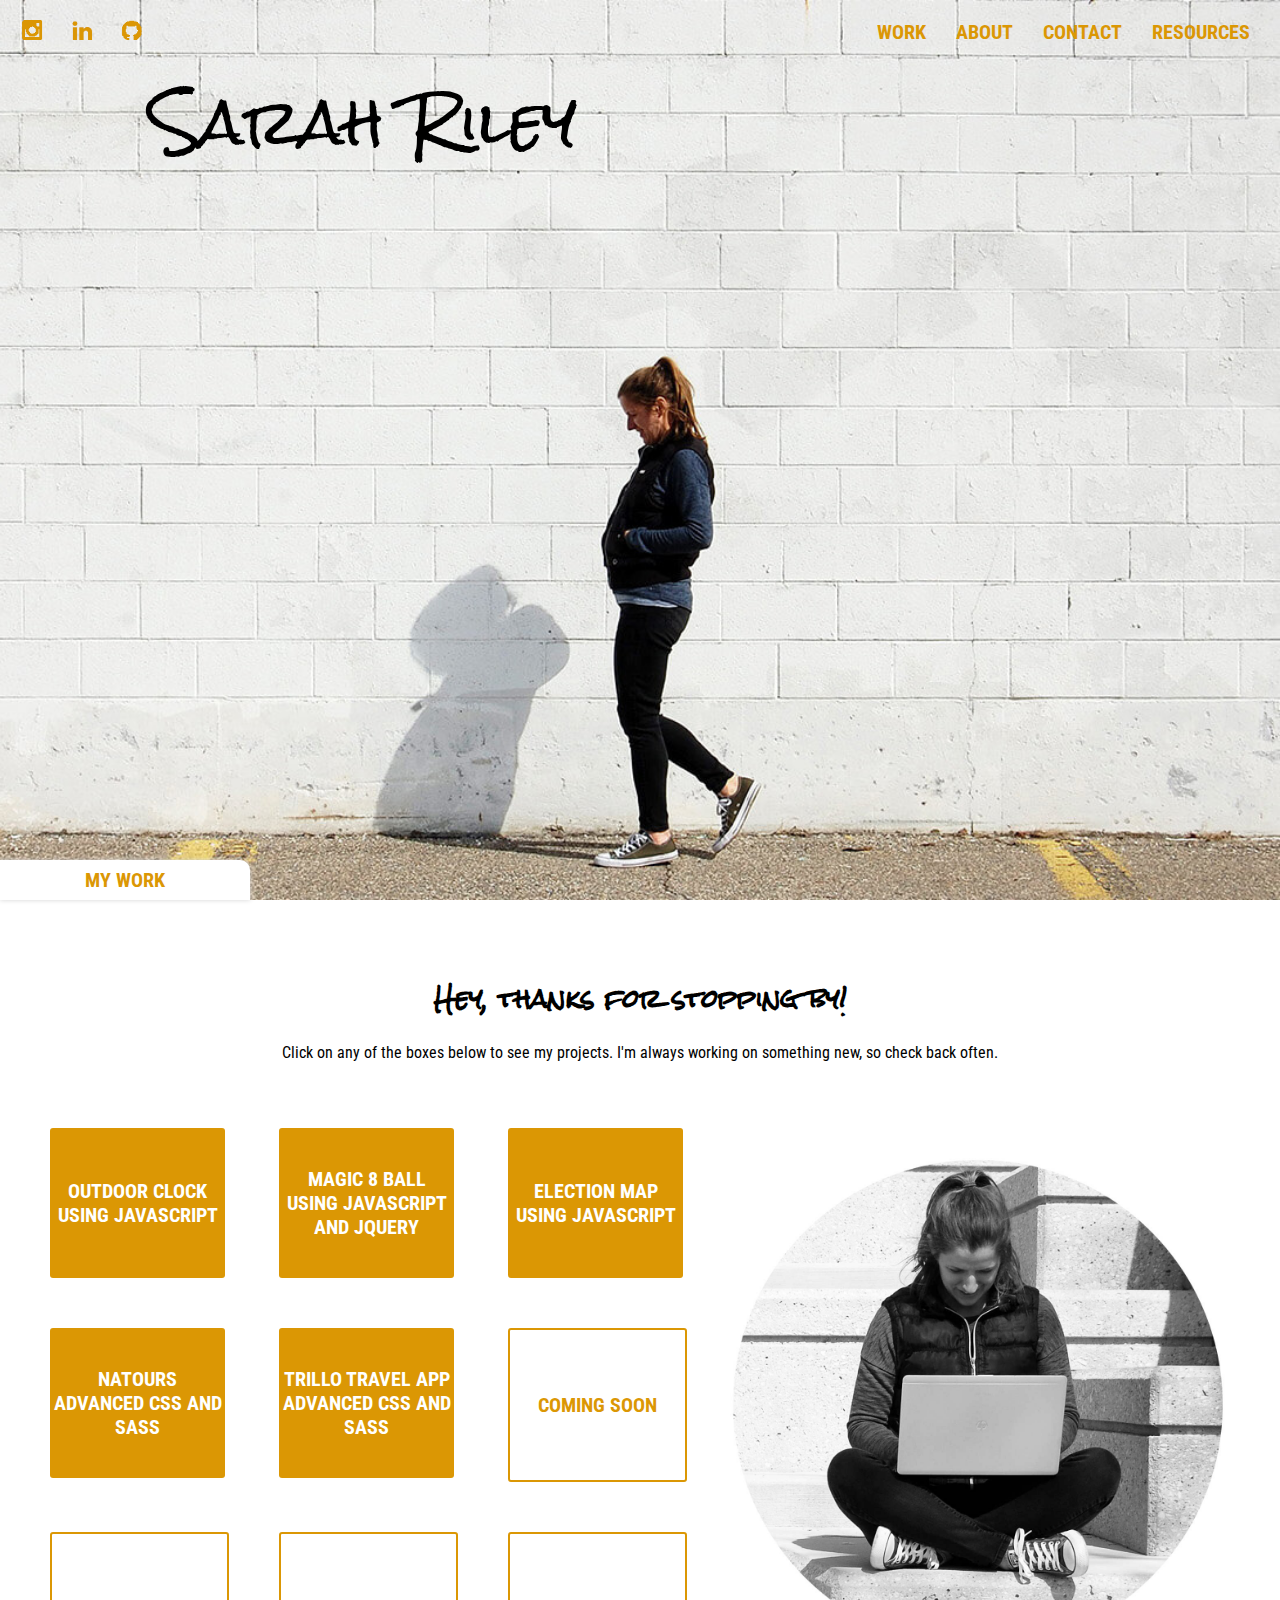
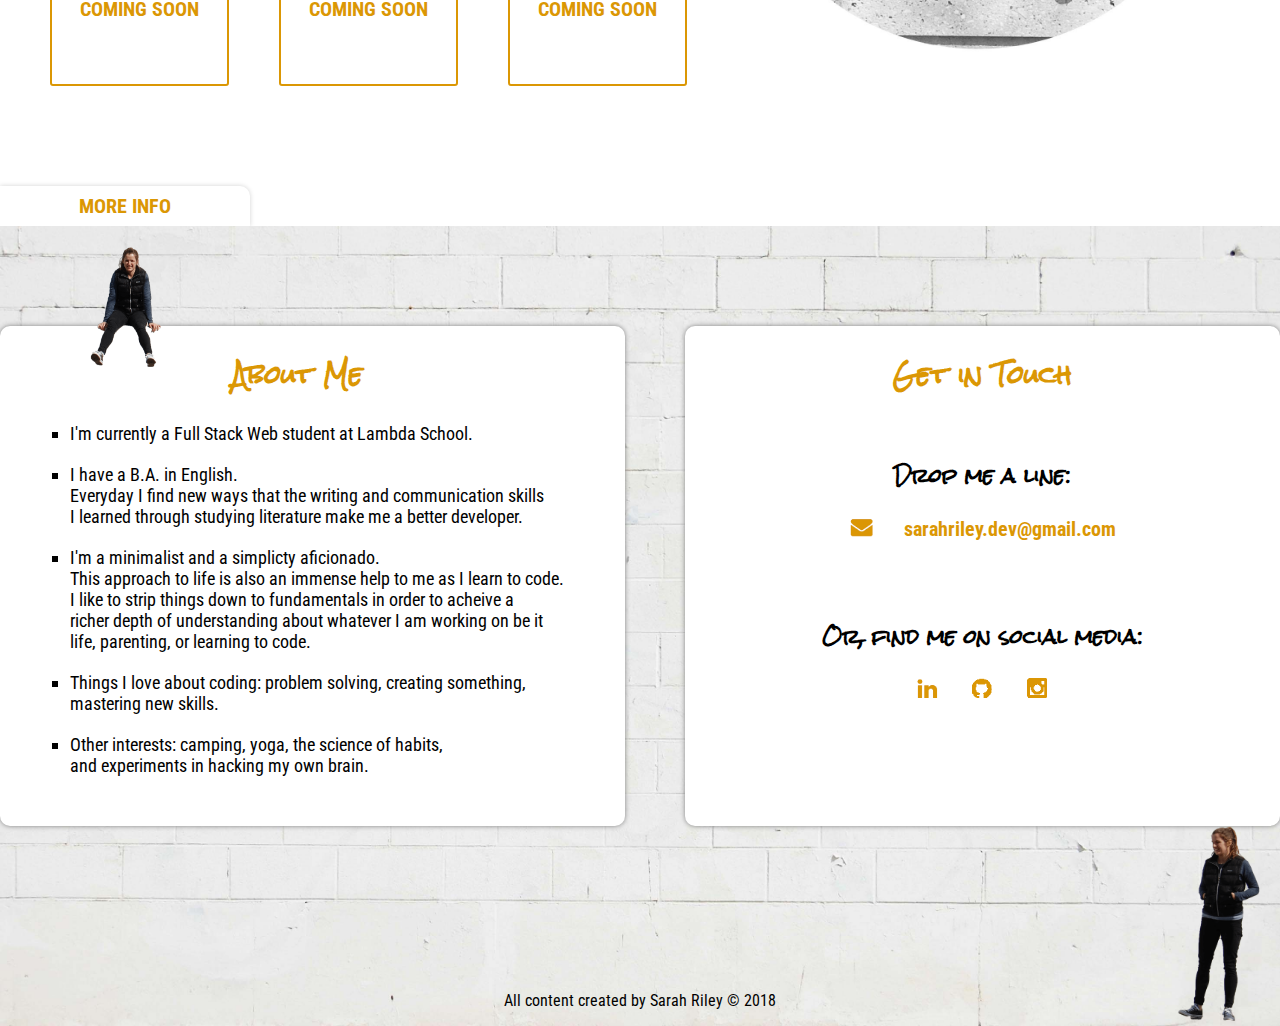
==== commit b45018c4: "updated projects, natours, trillo" ====
--- a/index.html
+++ b/index.html
@@ -62,14 +62,15 @@
     <div class="middle" id="work">
         <div class="middle-header">
             <h2>Hey, thanks for stopping by!</h3>
-                <p>Click on any of the boxes below to see my projects. I'm always working on something new, so check back often.</p>
+                <p>Click on any of the boxes below to see my projects. I'm always working on something new, so check
+                    back often.</p>
         </div>
         <div class="middle-content">
             <div class="project-tiles">
                 <div class="project-1">
                     <a href="http://sarahrileyclock.s3-website.us-east-2.amazonaws.com" target="_blank">
                         <div id="project-1-link">
-                             <p>Outdoor Clock 
+                            <p>Outdoor Clock
                                 <br> using Javascript</p>
                         </div>
                     </a>
@@ -81,18 +82,20 @@
                 </div>
                 <div class="project-3">
                     <a href="http://sarahrileyelectionmap.s3-website.us-east-2.amazonaws.com" target="_blank">
-                        <div id="project-3-link"><p>Election Map<br>using Javascript
-                           </p></div>
+                        <div id="project-3-link">
+                            <p>Election Map<br>using Javascript
+                            </p>
+                        </div>
                     </a>
                 </div>
                 <div class="project-4">
                     <a href="nothing" target="_blank">
-                        <div id="project-4-link">Current Project: <br>Table <br>Reservations<br> using Javascript<br>and Jquery</div>
+                        <div id="project-4-link">Natours<br>Advanced CSS and Sass</div>
                     </a>
                 </div>
                 <div class="project-5">
                     <a href="nothing" target="_blank">
-                        <div id="project-5-link">Coming Soon</div>
+                        <div id="project-5-link">Trillo Travel App<br>Advanced Css and Sass</div>
                     </a>
                 </div>
                 <div class="project-6">
@@ -133,8 +136,8 @@
             <div class="about">
                 <h2>About Me</h2>
                 <ul>
-                    <li>I'm learning: HTML/CSS, Javascript, Ruby on Rails, Sinatra</li>
-                    <li>I'm a code newbie with a B.A. in English.
+                    <li>I'm currently a Full Stack Web student at Lambda School.</li>
+                    <li>I have a B.A. in English.
                         <br> Everyday I find new ways that the writing and communication skills
                         <br> I learned through studying literature make me a better developer.</li>
                     <li>I'm a minimalist and a simplicty aficionado.
@@ -142,11 +145,11 @@
                         <br> I like to strip things down to fundamentals in order to acheive a
                         <br>richer depth of understanding about whatever I am working on be it
                         <br> life, parenting, or learning to code.</li>
-                    <li>Things I love about coding: problem solving, making a product, creativity,
-                        <br>pixels are free, and waste is virtual! Oh yeah, and ctrl+z :)
+                    <li>Things I love about coding: problem solving, creating something, mastering new skills.
+                        <br>
                     </li>
-                    <li>Other interests: design, photography, American literature,
-                        <br> the science of habits, and experiments in hacking my own brain.
+                    <li>Other interests: camping, yoga, the science of habits,
+                        <br> and experiments in hacking my own brain.
                     </li>
                 </ul>
                 <img id="sitting-about" src="img/about-sitting.png" alt="sarah sitting" />
--- a/style.css
+++ b/style.css
@@ -126,6 +126,7 @@
   width: 175px;
   height: 150px;
   border: solid 2px #db9704;
+  border-radius: 3px;
 }
 
 .middle-header h2 {
@@ -194,12 +195,25 @@
 }
 
 #project-4-link:hover {
-    background-image: url('img/table-picker-app.jpg');
+    background-image: url('img/natours-cover.PNG');
     background-size: cover;
     background-repeat: no-repeat;
     font: 0/0 a;
 }
 
+#project-5-link {
+  background-color: #db9704;
+  color: white;
+  border: none;
+  text-align: center;
+}
+
+#project-5-link:hover {
+  background-image: url('img/trillo-cover.PNG');
+  background-size: cover;
+  background-repeat: no-repeat;
+  font: 0/0 a;
+}
 .second-tab {
   color: #db9704;
   font-family: 'Roboto Condensed', sans-serif;
